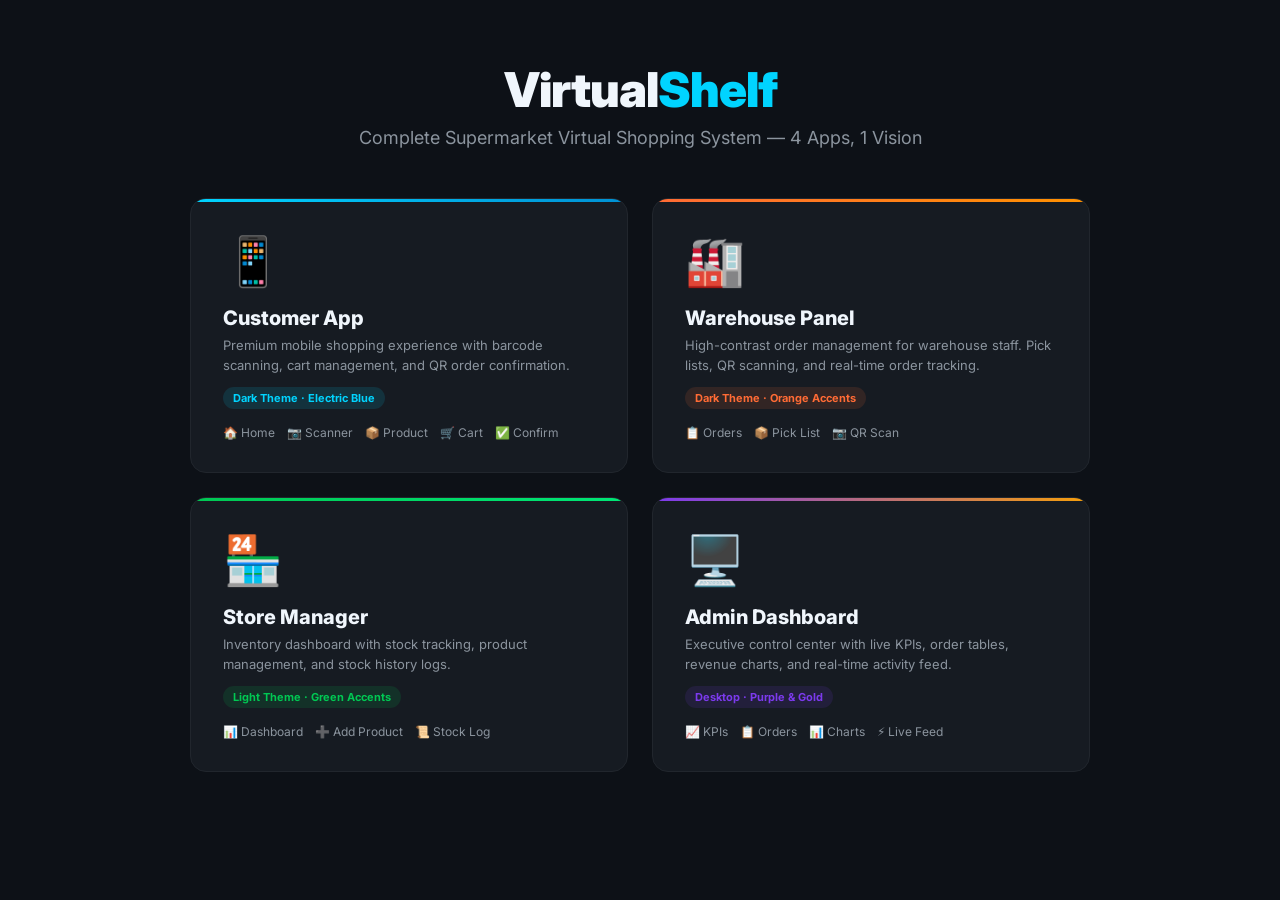
==== index.html @ f6a25a35 "Initial commit: VirtualShelf 4-app system" ====
<!DOCTYPE html>
<html lang="en">
<head>
<meta charset="UTF-8">
<meta name="viewport" content="width=device-width, initial-scale=1.0">
<title>VirtualShelf — Complete System</title>
<link href="https://fonts.googleapis.com/css2?family=Inter:wght@400;500;600;700;800;900&display=swap" rel="stylesheet">
<style>
*,*::before,*::after{box-sizing:border-box;margin:0;padding:0}
body{font-family:'Inter',system-ui,sans-serif;background:#0D1117;color:#F0F6FC;min-height:100vh;display:flex;flex-direction:column;align-items:center;padding:60px 20px}
h1{font-size:48px;font-weight:900;letter-spacing:-1px;margin-bottom:8px}
h1 span{color:#00D4FF}
.subtitle{font-size:18px;color:#8B949E;margin-bottom:50px;text-align:center}
.grid{display:grid;grid-template-columns:repeat(2,1fr);gap:24px;max-width:900px;width:100%}
.card{background:#161B22;border:1px solid #21262D;border-radius:16px;padding:32px;cursor:pointer;transition:.3s;text-decoration:none;color:inherit;position:relative;overflow:hidden}
.card:hover{border-color:#7C3AED;transform:translateY(-4px);box-shadow:0 12px 40px rgba(124,58,237,.15)}
.card::before{content:'';position:absolute;top:0;left:0;right:0;height:3px;border-radius:16px 16px 0 0}
.card:nth-child(1)::before{background:linear-gradient(90deg,#00D4FF,#0091D4)}
.card:nth-child(2)::before{background:linear-gradient(90deg,#FF6B35,#FF9100)}
.card:nth-child(3)::before{background:linear-gradient(90deg,#00C853,#00E676)}
.card:nth-child(4)::before{background:linear-gradient(90deg,#7C3AED,#F59E0B)}
.icon{font-size:48px;margin-bottom:16px}
.card h2{font-size:20px;font-weight:800;margin-bottom:6px}
.card p{font-size:13px;color:#8B949E;line-height:1.5}
.badge{display:inline-block;padding:4px 10px;border-radius:20px;font-size:11px;font-weight:700;margin-top:12px}
.card:nth-child(1) .badge{background:rgba(0,212,255,.12);color:#00D4FF}
.card:nth-child(2) .badge{background:rgba(255,107,53,.12);color:#FF6B35}
.card:nth-child(3) .badge{background:rgba(0,200,83,.12);color:#00C853}
.card:nth-child(4) .badge{background:rgba(124,58,237,.12);color:#7C3AED}
.screens{font-size:12px;color:#8B949E;margin-top:16px;display:flex;gap:12px}
.screens span{display:flex;align-items:center;gap:4px}
</style>
</head>
<body>
<h1>Virtual<span>Shelf</span></h1>
<p class="subtitle">Complete Supermarket Virtual Shopping System — 4 Apps, 1 Vision</p>
<div class="grid">
  <a class="card" href="customer/index.html">
    <div class="icon">📱</div>
    <h2>Customer App</h2>
    <p>Premium mobile shopping experience with barcode scanning, cart management, and QR order confirmation.</p>
    <span class="badge">Dark Theme · Electric Blue</span>
    <div class="screens">
      <span>🏠 Home</span>
      <span>📷 Scanner</span>
      <span>📦 Product</span>
      <span>🛒 Cart</span>
      <span>✅ Confirm</span>
    </div>
  </a>
  <a class="card" href="warehouse/index.html">
    <div class="icon">🏭</div>
    <h2>Warehouse Panel</h2>
    <p>High-contrast order management for warehouse staff. Pick lists, QR scanning, and real-time order tracking.</p>
    <span class="badge">Dark Theme · Orange Accents</span>
    <div class="screens">
      <span>📋 Orders</span>
      <span>📦 Pick List</span>
      <span>📷 QR Scan</span>
    </div>
  </a>
  <a class="card" href="store/index.html">
    <div class="icon">🏪</div>
    <h2>Store Manager</h2>
    <p>Inventory dashboard with stock tracking, product management, and stock history logs.</p>
    <span class="badge">Light Theme · Green Accents</span>
    <div class="screens">
      <span>📊 Dashboard</span>
      <span>➕ Add Product</span>
      <span>📜 Stock Log</span>
    </div>
  </a>
  <a class="card" href="admin/index.html">
    <div class="icon">🖥️</div>
    <h2>Admin Dashboard</h2>
    <p>Executive control center with live KPIs, order tables, revenue charts, and real-time activity feed.</p>
    <span class="badge">Desktop · Purple & Gold</span>
    <div class="screens">
      <span>📈 KPIs</span>
      <span>📋 Orders</span>
      <span>📊 Charts</span>
      <span>⚡ Live Feed</span>
    </div>
  </a>
</div>
</body>
</html>
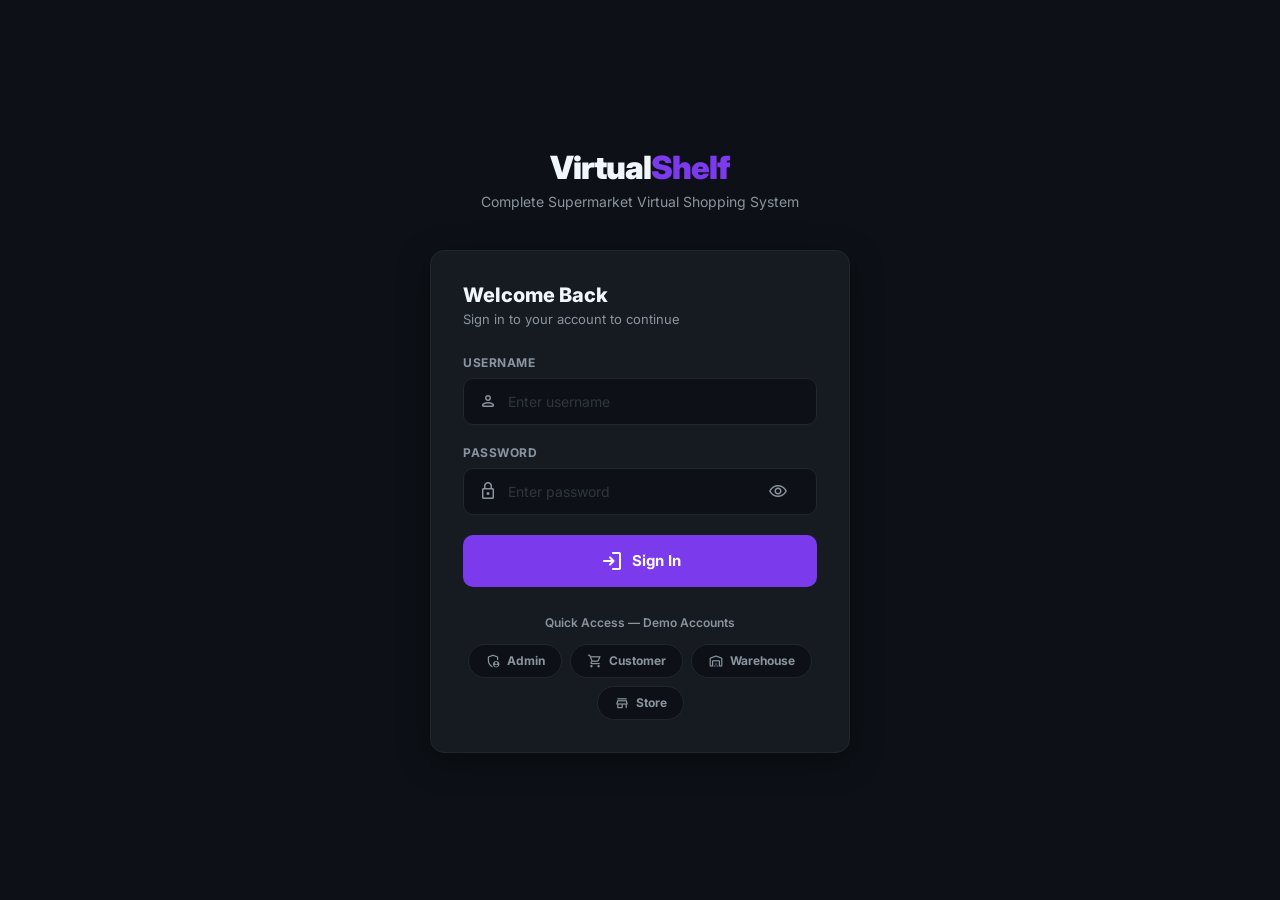
==== commit 0259ad7d: "feat: add login system with role-based access control - Add auth.html (login page with role-specific" ====
--- a/index.html
+++ b/index.html
@@ -5,6 +5,7 @@
 <meta name="viewport" content="width=device-width, initial-scale=1.0">
 <title>VirtualShelf — Complete System</title>
 <link href="https://fonts.googleapis.com/css2?family=Inter:wght@400;500;600;700;800;900&display=swap" rel="stylesheet">
+<link href="https://fonts.googleapis.com/css2?family=Material+Symbols+Rounded:opsz,wght,FILL,GRAD@24,400,1,0" rel="stylesheet">
 <style>
 *,*::before,*::after{box-sizing:border-box;margin:0;padding:0}
 body{font-family:'Inter',system-ui,sans-serif;background:#0D1117;color:#F0F6FC;min-height:100vh;display:flex;flex-direction:column;align-items:center;padding:60px 20px}
@@ -29,13 +30,40 @@
 .card:nth-child(4) .badge{background:rgba(124,58,237,.12);color:#7C3AED}
 .screens{font-size:12px;color:#8B949E;margin-top:16px;display:flex;gap:12px}
 .screens span{display:flex;align-items:center;gap:4px}
+.user-bar{position:fixed;top:0;left:0;right:0;background:#161B22;border-bottom:1px solid #21262D;padding:12px 24px;display:flex;align-items:center;justify-content:space-between;z-index:100}
+.user-info{display:flex;align-items:center;gap:10px}
+.user-avatar{width:32px;height:32px;border-radius:50%;background:linear-gradient(135deg,#7C3AED,#3B82F6);display:flex;align-items:center;justify-content:center;font-size:13px;font-weight:700}
+.user-name{font-size:13px;font-weight:600}
+.user-role{font-size:11px;color:#8B949E}
+.logout-btn{background:none;border:1px solid #21262D;border-radius:8px;padding:8px 16px;color:#8B949E;font-size:12px;font-weight:600;cursor:pointer;display:flex;align-items:center;gap:6px;transition:.2s;font-family:inherit}
+.logout-btn:hover{border-color:#EF4444;color:#EF4444}
+.logout-btn .material-symbols-rounded{font-size:16px}
+.card.locked{opacity:.4;pointer-events:none;position:relative}
+.card.locked::after{content:'🔒';position:absolute;top:50%;left:50%;transform:translate(-50%,-50%);font-size:32px}
+body{padding-top:100px}
 </style>
 </head>
 <body>
+
+<!-- User Bar -->
+<div class="user-bar">
+  <div class="user-info">
+    <div class="user-avatar" data-vs-avatar></div>
+    <div>
+      <div class="user-name" data-vs-name></div>
+      <div class="user-role" data-vs-role></div>
+    </div>
+  </div>
+  <button class="logout-btn" data-vs-logout>
+    <span class="material-symbols-rounded">logout</span>
+    Sign Out
+  </button>
+</div>
+
 <h1>Virtual<span>Shelf</span></h1>
 <p class="subtitle">Complete Supermarket Virtual Shopping System — 4 Apps, 1 Vision</p>
 <div class="grid">
-  <a class="card" href="customer/index.html">
+  <a class="card" id="card-customer" href="customer/index.html">
     <div class="icon">📱</div>
     <h2>Customer App</h2>
     <p>Premium mobile shopping experience with barcode scanning, cart management, and QR order confirmation.</p>
@@ -48,7 +76,7 @@
       <span>✅ Confirm</span>
     </div>
   </a>
-  <a class="card" href="warehouse/index.html">
+  <a class="card" id="card-warehouse" href="warehouse/index.html">
     <div class="icon">🏭</div>
     <h2>Warehouse Panel</h2>
     <p>High-contrast order management for warehouse staff. Pick lists, QR scanning, and real-time order tracking.</p>
@@ -59,7 +87,7 @@
       <span>📷 QR Scan</span>
     </div>
   </a>
-  <a class="card" href="store/index.html">
+  <a class="card" id="card-store" href="store/index.html">
     <div class="icon">🏪</div>
     <h2>Store Manager</h2>
     <p>Inventory dashboard with stock tracking, product management, and stock history logs.</p>
@@ -70,7 +98,7 @@
       <span>📜 Stock Log</span>
     </div>
   </a>
-  <a class="card" href="admin/index.html">
+  <a class="card" id="card-admin" href="admin/index.html">
     <div class="icon">🖥️</div>
     <h2>Admin Dashboard</h2>
     <p>Executive control center with live KPIs, order tables, revenue charts, and real-time activity feed.</p>
@@ -83,5 +111,29 @@
     </div>
   </a>
 </div>
+
+<script src="auth.js"></script>
+<script>
+(function(){
+  const user = VS_AUTH.getCurrentUser();
+  if(!user){ window.location.href = 'auth.html'; return; }
+
+  VS_AUTH.updateUI();
+
+  // Lock cards the user can't access
+  const accessMap = {
+    'card-customer':  'customer/',
+    'card-warehouse': 'warehouse/',
+    'card-store':     'store/',
+    'card-admin':     'admin/',
+  };
+  for(const [id, path] of Object.entries(accessMap)){
+    if(!VS_AUTH.canAccess(path)){
+      document.getElementById(id).classList.add('locked');
+      document.getElementById(id).removeAttribute('href');
+    }
+  }
+})();
+</script>
 </body>
 </html>
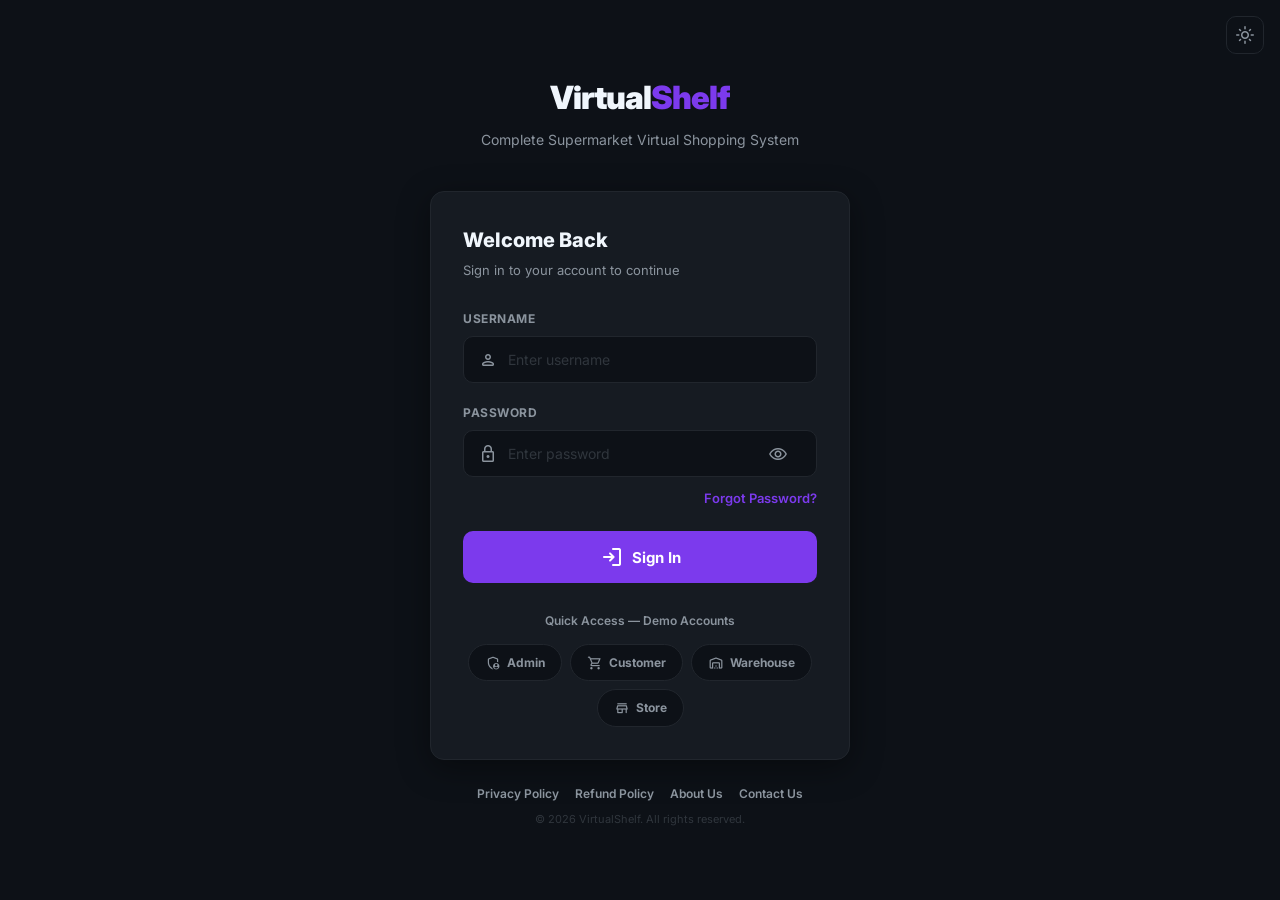
==== commit 5d5c8ad5: "Add policy pages, dark/light mode, contact form, and AdSense compliance - Added privacy.html: Full P" ====
--- a/index.html
+++ b/index.html
@@ -4,11 +4,18 @@
 <meta charset="UTF-8">
 <meta name="viewport" content="width=device-width, initial-scale=1.0">
 <title>VirtualShelf — Complete System</title>
+<meta name="description" content="VirtualShelf - Complete Supermarket Virtual Shopping System with customer, warehouse, store, and admin apps.">
+<meta name="robots" content="index, follow">
 <link href="https://fonts.googleapis.com/css2?family=Inter:wght@400;500;600;700;800;900&display=swap" rel="stylesheet">
 <link href="https://fonts.googleapis.com/css2?family=Material+Symbols+Rounded:opsz,wght,FILL,GRAD@24,400,1,0" rel="stylesheet">
+<link rel="stylesheet" href="shared.css">
 <style>
 *,*::before,*::after{box-sizing:border-box;margin:0;padding:0}
 body{font-family:'Inter',system-ui,sans-serif;background:#0D1117;color:#F0F6FC;min-height:100vh;display:flex;flex-direction:column;align-items:center;padding:60px 20px}
+[data-theme="light"]{background:#F6F8FA;color:#1F2328}
+[data-theme="light"] .user-bar,[data-theme="light"] .card{background:#FFFFFF;border-color:#D0D7DE}
+[data-theme="light"] .logout-btn{border-color:#D0D7DE;color:#57606A}
+[data-theme="light"] .user-role,[data-theme="light"] .card p,[data-theme="light"] .subtitle{color:#57606A}
 h1{font-size:48px;font-weight:900;letter-spacing:-1px;margin-bottom:8px}
 h1 span{color:#00D4FF}
 .subtitle{font-size:18px;color:#8B949E;margin-bottom:50px;text-align:center}
@@ -54,10 +61,15 @@
       <div class="user-role" data-vs-role></div>
     </div>
   </div>
-  <button class="logout-btn" data-vs-logout>
-    <span class="material-symbols-rounded">logout</span>
-    Sign Out
-  </button>
+  <div style="display:flex;align-items:center;gap:10px">
+    <button class="theme-toggle" onclick="toggleTheme()" title="Toggle theme" style="background:none;border:1px solid #21262D;border-radius:8px;padding:8px;cursor:pointer;color:#8B949E;display:flex;align-items:center">
+      <span class="material-symbols-rounded" id="themeIcon" style="font-size:18px">dark_mode</span>
+    </button>
+    <button class="logout-btn" data-vs-logout>
+      <span class="material-symbols-rounded">logout</span>
+      Sign Out
+    </button>
+  </div>
 </div>
 
 <h1>Virtual<span>Shelf</span></h1>
@@ -112,6 +124,17 @@
   </a>
 </div>
 
+<div style="margin-top:40px;text-align:center;padding:20px">
+  <div style="display:flex;justify-content:center;gap:16px;flex-wrap:wrap;margin-bottom:8px">
+    <a href="privacy.html" style="font-size:12px;color:#8B949E;text-decoration:none;font-weight:600">Privacy Policy</a>
+    <a href="refund.html" style="font-size:12px;color:#8B949E;text-decoration:none;font-weight:600">Refund Policy</a>
+    <a href="about.html" style="font-size:12px;color:#8B949E;text-decoration:none;font-weight:600">About Us</a>
+    <a href="contact.html" style="font-size:12px;color:#8B949E;text-decoration:none;font-weight:600">Contact Us</a>
+  </div>
+  <p style="font-size:11px;color:#30363D">&copy; 2026 VirtualShelf. All rights reserved.</p>
+</div>
+
+<script src="theme.js"></script>
 <script src="auth.js"></script>
 <script>
 (function(){
--- a/shared.css
+++ b/shared.css
@@ -0,0 +1,81 @@
+/* ===== VirtualShelf Shared Styles ===== */
+*,*::before,*::after{box-sizing:border-box;margin:0;padding:0}
+:root{
+  --bg:#0D1117;--card:#161B22;--card-border:#21262D;--card-hover:#1C2128;
+  --purple:#7C3AED;--purple-hover:#6D28D9;--purple-light:rgba(124,58,237,.15);
+  --blue:#00D4FF;--green:#10B981;--red:#EF4444;--orange:#F97316;
+  --white:#F0F6FC;--gray:#8B949E;--light-gray:#30363D;
+  --radius:14px;--radius-sm:10px;--radius-pill:50px;
+  --font:'Inter',system-ui,sans-serif;
+  --nav-bg:#161B22;--footer-bg:#0D1117;
+  --link-color:#7C3AED;
+}
+[data-theme="light"]{
+  --bg:#F6F8FA;--card:#FFFFFF;--card-border:#D0D7DE;--card-hover:#F0F3F6;
+  --white:#1F2328;--gray:#57606A;--light-gray:#AFB8C1;
+  --nav-bg:#FFFFFF;--footer-bg:#F6F8FA;
+  --purple-light:rgba(124,58,237,.1);
+  --link-color:#6D28D9;
+}
+
+html,body{height:100%;font-family:var(--font);background:var(--bg);color:var(--white);line-height:1.6}
+body{min-height:100vh}
+a{color:var(--link-color);text-decoration:none}
+a:hover{text-decoration:underline}
+img{max-width:100%}
+
+/* Page wrapper */
+.page-wrapper{min-height:100vh;display:flex;flex-direction:column}
+
+/* Navigation */
+.top-nav{position:sticky;top:0;z-index:100;display:flex;align-items:center;justify-content:space-between;padding:14px 28px;background:var(--nav-bg);border-bottom:1px solid var(--card-border);backdrop-filter:blur(12px)}
+.nav-logo{font-size:20px;font-weight:800;color:var(--white);text-decoration:none;letter-spacing:-.5px}
+.nav-logo span{color:var(--purple)}
+.nav-logo:hover{text-decoration:none}
+.nav-links{display:flex;gap:6px}
+.nav-links a{padding:6px 14px;border-radius:var(--radius-sm);font-size:13px;font-weight:600;color:var(--gray);text-decoration:none;transition:.2s}
+.nav-links a:hover{color:var(--white);background:var(--purple-light)}
+.nav-links a.active{color:var(--purple);background:var(--purple-light)}
+.theme-toggle{background:none;border:1px solid var(--card-border);border-radius:var(--radius-sm);padding:8px;cursor:pointer;color:var(--gray);transition:.2s;display:flex;align-items:center;justify-content:center}
+.theme-toggle:hover{border-color:var(--purple);color:var(--purple)}
+.theme-toggle .material-symbols-rounded{font-size:20px}
+
+/* Legal pages */
+.legal-page{flex:1;padding:40px 20px;max-width:800px;margin:0 auto;width:100%}
+.legal-content{background:var(--card);border:1px solid var(--card-border);border-radius:var(--radius);padding:40px}
+@media(max-width:600px){.legal-content{padding:24px}}
+
+/* Page header */
+.page-header{text-align:center;margin-bottom:40px;padding-bottom:24px;border-bottom:1px solid var(--card-border)}
+.page-icon{font-size:48px;color:var(--purple);display:block;margin-bottom:12px}
+.page-header h1{font-size:32px;font-weight:900;letter-spacing:-.5px;margin-bottom:4px}
+.last-updated{font-size:13px;color:var(--gray);font-weight:500}
+
+/* Legal sections */
+.legal-section{margin-bottom:28px}
+.legal-section h2{font-size:18px;font-weight:800;margin-bottom:10px;color:var(--white)}
+.legal-section h3{font-size:15px;font-weight:700;margin-bottom:8px;margin-top:12px;color:var(--white)}
+.legal-section p{font-size:14px;color:var(--gray);line-height:1.7;margin-bottom:10px}
+.legal-section ul,.legal-section ol{margin:10px 0 10px 20px}
+.legal-section li{font-size:14px;color:var(--gray);line-height:1.7;margin-bottom:6px}
+.legal-section strong{color:var(--white)}
+
+/* Footer */
+.site-footer{border-top:1px solid var(--card-border);background:var(--footer-bg);padding:32px 20px;margin-top:auto}
+.footer-content{max-width:800px;margin:0 auto;text-align:center}
+.footer-brand{margin-bottom:16px}
+.footer-logo{font-size:18px;font-weight:800}
+.footer-logo span{color:var(--purple)}
+.footer-brand p{font-size:12px;color:var(--gray);margin-top:4px}
+.footer-links{display:flex;justify-content:center;gap:20px;margin-bottom:16px;flex-wrap:wrap}
+.footer-links a{font-size:13px;color:var(--gray);font-weight:600;text-decoration:none;transition:.2s}
+.footer-links a:hover{color:var(--purple)}
+.footer-copy p{font-size:12px;color:var(--light-gray)}
+
+/* Responsive nav */
+@media(max-width:600px){
+  .top-nav{padding:12px 16px;flex-wrap:wrap;gap:10px}
+  .nav-links{order:3;width:100%;justify-content:center;gap:4px}
+  .nav-links a{padding:6px 10px;font-size:12px}
+  .page-header h1{font-size:26px}
+}
